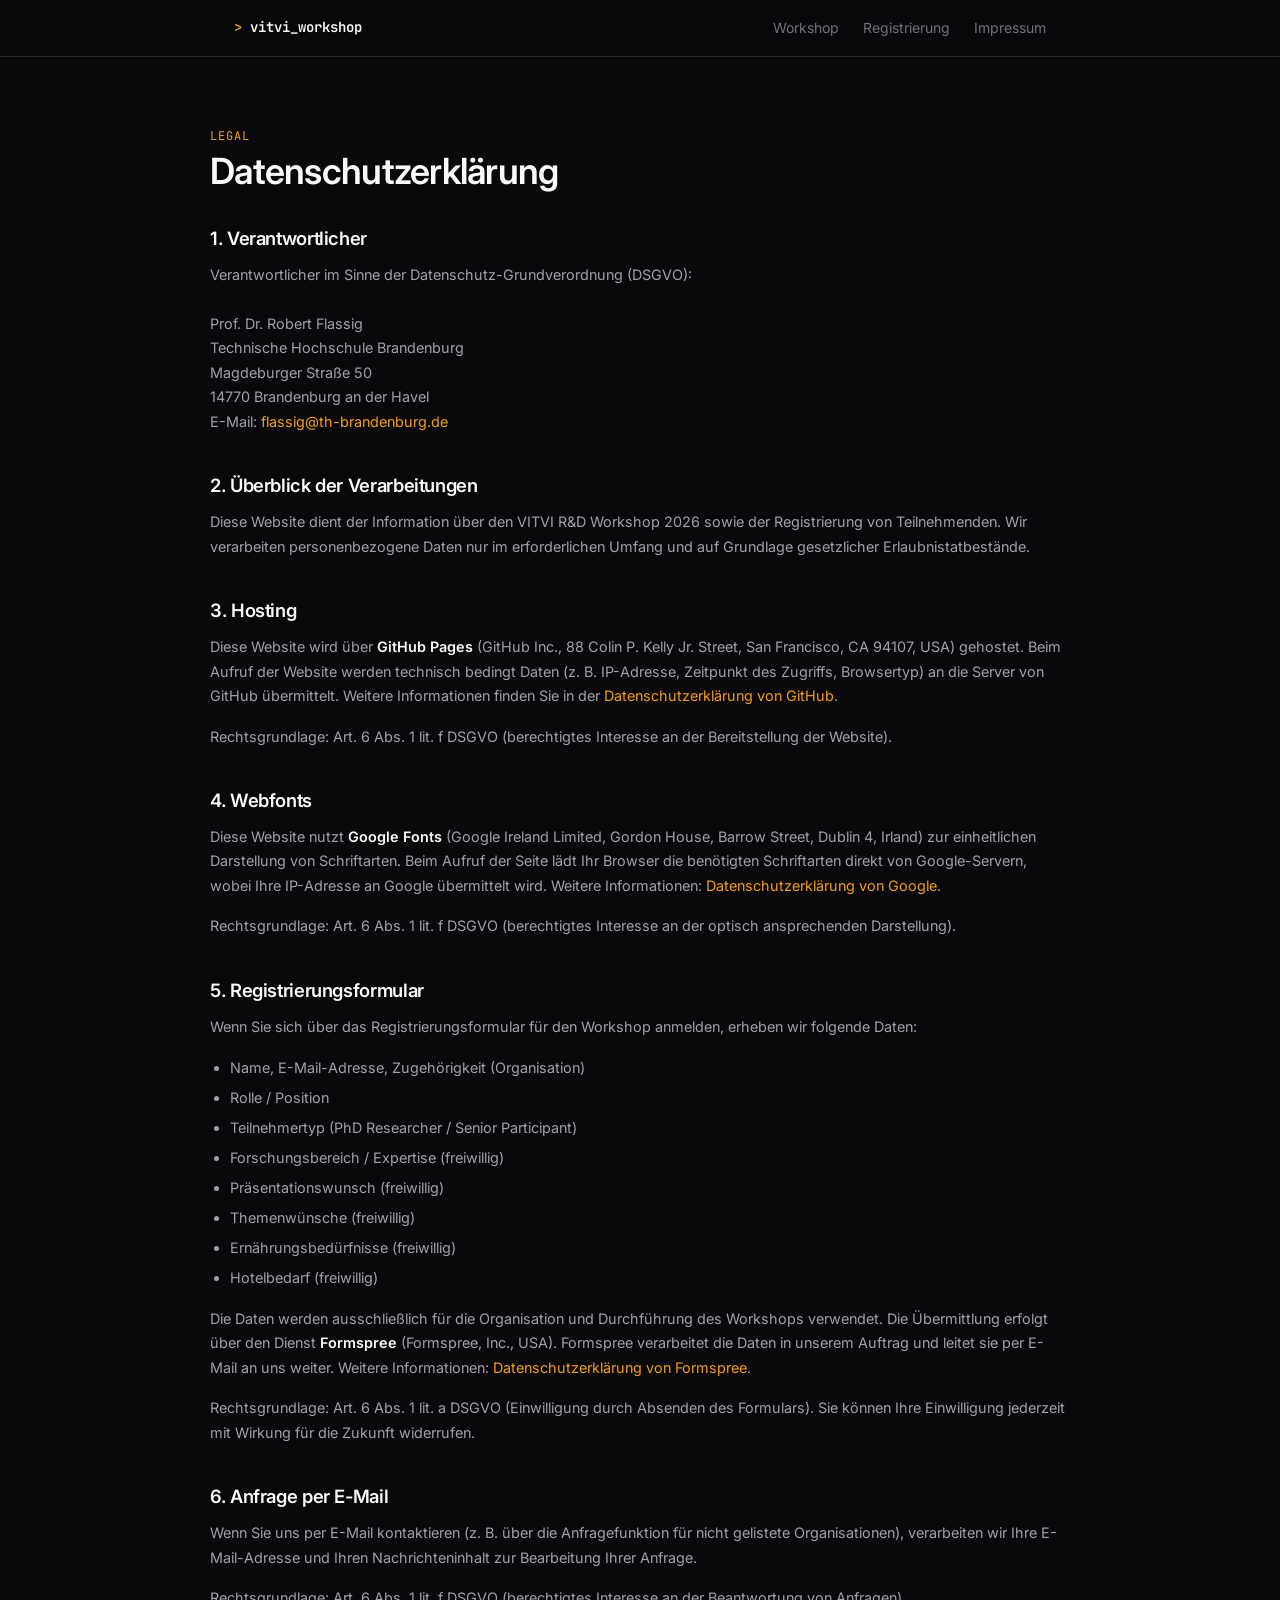
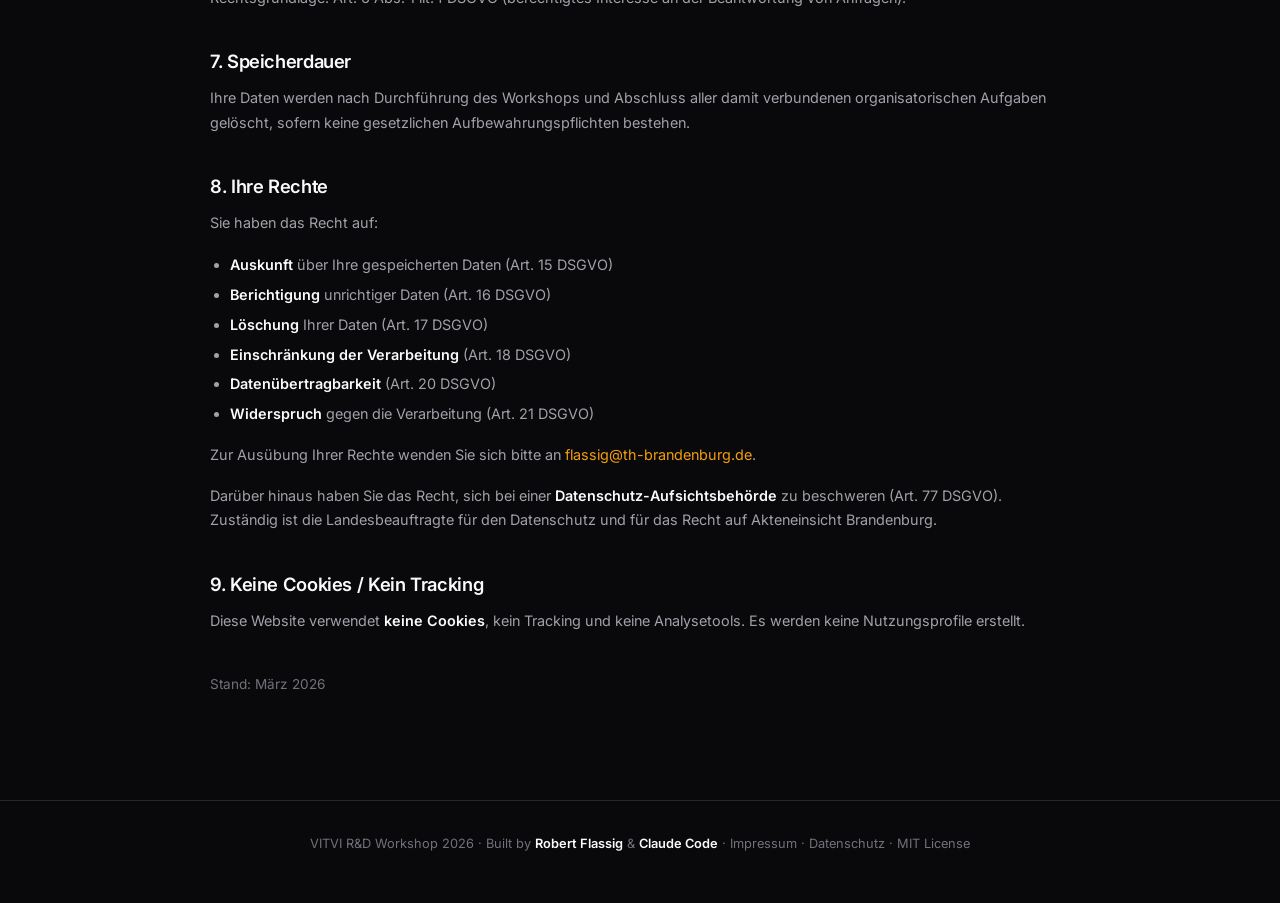
==== website/datenschutz.html @ 33fed96c "Initial website for VITVI R&D Workshop 2026 - Landing page with workshop info, anti-pitch format, ex" ====
<!DOCTYPE html>
<html lang="de">
<head>
  <meta charset="UTF-8">
  <meta name="viewport" content="width=device-width, initial-scale=1.0">
  <title>Datenschutz — VITVI R&D Workshop 2026</title>
  <meta name="author" content="Robert Flassig">
  <link rel="preconnect" href="https://fonts.googleapis.com">
  <link rel="preconnect" href="https://fonts.gstatic.com" crossorigin>
  <link href="https://fonts.googleapis.com/css2?family=Inter:wght@400;500;600;700&family=JetBrains+Mono:wght@400;500&display=swap" rel="stylesheet">
  <link rel="stylesheet" href="css/style.css">
</head>
<body>

<nav>
  <div class="container">
    <a href="index.html" class="logo"><span>&gt;</span> vitvi_workshop</a>
    <button class="menu-toggle" aria-label="Menu" onclick="document.querySelector('.nav-links').classList.toggle('open')">&#9776;</button>
    <ul class="nav-links">
      <li><a href="index.html">Workshop</a></li>
      <li><a href="register.html">Registrierung</a></li>
      <li><a href="impressum.html">Impressum</a></li>
    </ul>
  </div>
</nav>

<main class="container legal-page">
  <span class="label">Legal</span>
  <h1>Datenschutzerkl&auml;rung</h1>

  <div class="legal-section">
    <h2>1. Verantwortlicher</h2>
    <p>
      Verantwortlicher im Sinne der Datenschutz-Grundverordnung (DSGVO):<br><br>
      Prof. Dr. Robert Flassig<br>
      Technische Hochschule Brandenburg<br>
      Magdeburger Stra&szlig;e 50<br>
      14770 Brandenburg an der Havel<br>
      E-Mail: <a href="mailto:flassig@th-brandenburg.de">flassig@th-brandenburg.de</a>
    </p>
  </div>

  <div class="legal-section">
    <h2>2. &Uuml;berblick der Verarbeitungen</h2>
    <p>
      Diese Website dient der Information &uuml;ber den VITVI R&D Workshop 2026 sowie der Registrierung von Teilnehmenden. Wir verarbeiten personenbezogene Daten nur im erforderlichen Umfang und auf Grundlage gesetzlicher Erlaubnistatbest&auml;nde.
    </p>
  </div>

  <div class="legal-section">
    <h2>3. Hosting</h2>
    <p>
      Diese Website wird &uuml;ber <strong>GitHub Pages</strong> (GitHub Inc., 88 Colin P. Kelly Jr. Street, San Francisco, CA 94107, USA) gehostet. Beim Aufruf der Website werden technisch bedingt Daten (z.&nbsp;B. IP-Adresse, Zeitpunkt des Zugriffs, Browsertyp) an die Server von GitHub &uuml;bermittelt. Weitere Informationen finden Sie in der <a href="https://docs.github.com/en/site-policy/privacy-policies/github-general-privacy-statement" target="_blank" rel="noopener">Datenschutzerkl&auml;rung von GitHub</a>.
    </p>
    <p>
      Rechtsgrundlage: Art. 6 Abs. 1 lit. f DSGVO (berechtigtes Interesse an der Bereitstellung der Website).
    </p>
  </div>

  <div class="legal-section">
    <h2>4. Webfonts</h2>
    <p>
      Diese Website nutzt <strong>Google Fonts</strong> (Google Ireland Limited, Gordon House, Barrow Street, Dublin 4, Irland) zur einheitlichen Darstellung von Schriftarten. Beim Aufruf der Seite l&auml;dt Ihr Browser die ben&ouml;tigten Schriftarten direkt von Google-Servern, wobei Ihre IP-Adresse an Google &uuml;bermittelt wird. Weitere Informationen: <a href="https://policies.google.com/privacy" target="_blank" rel="noopener">Datenschutzerkl&auml;rung von Google</a>.
    </p>
    <p>
      Rechtsgrundlage: Art. 6 Abs. 1 lit. f DSGVO (berechtigtes Interesse an der optisch ansprechenden Darstellung).
    </p>
  </div>

  <div class="legal-section">
    <h2>5. Registrierungsformular</h2>
    <p>
      Wenn Sie sich &uuml;ber das Registrierungsformular f&uuml;r den Workshop anmelden, erheben wir folgende Daten:
    </p>
    <ul>
      <li>Name, E-Mail-Adresse, Zugeh&ouml;rigkeit (Organisation)</li>
      <li>Rolle / Position</li>
      <li>Teilnehmertyp (PhD Researcher / Senior Participant)</li>
      <li>Forschungsbereich / Expertise (freiwillig)</li>
      <li>Pr&auml;sentationswunsch (freiwillig)</li>
      <li>Themenw&uuml;nsche (freiwillig)</li>
      <li>Ern&auml;hrungsbed&uuml;rfnisse (freiwillig)</li>
      <li>Hotelbedarf (freiwillig)</li>
    </ul>
    <p>
      Die Daten werden ausschlie&szlig;lich f&uuml;r die Organisation und Durchf&uuml;hrung des Workshops verwendet. Die &Uuml;bermittlung erfolgt &uuml;ber den Dienst <strong>Formspree</strong> (Formspree, Inc., USA). Formspree verarbeitet die Daten in unserem Auftrag und leitet sie per E-Mail an uns weiter. Weitere Informationen: <a href="https://formspree.io/legal/privacy-policy/" target="_blank" rel="noopener">Datenschutzerkl&auml;rung von Formspree</a>.
    </p>
    <p>
      Rechtsgrundlage: Art. 6 Abs. 1 lit. a DSGVO (Einwilligung durch Absenden des Formulars). Sie k&ouml;nnen Ihre Einwilligung jederzeit mit Wirkung f&uuml;r die Zukunft widerrufen.
    </p>
  </div>

  <div class="legal-section">
    <h2>6. Anfrage per E-Mail</h2>
    <p>
      Wenn Sie uns per E-Mail kontaktieren (z.&nbsp;B. &uuml;ber die Anfragefunktion f&uuml;r nicht gelistete Organisationen), verarbeiten wir Ihre E-Mail-Adresse und Ihren Nachrichteninhalt zur Bearbeitung Ihrer Anfrage.
    </p>
    <p>
      Rechtsgrundlage: Art. 6 Abs. 1 lit. f DSGVO (berechtigtes Interesse an der Beantwortung von Anfragen).
    </p>
  </div>

  <div class="legal-section">
    <h2>7. Speicherdauer</h2>
    <p>
      Ihre Daten werden nach Durchf&uuml;hrung des Workshops und Abschluss aller damit verbundenen organisatorischen Aufgaben gel&ouml;scht, sofern keine gesetzlichen Aufbewahrungspflichten bestehen.
    </p>
  </div>

  <div class="legal-section">
    <h2>8. Ihre Rechte</h2>
    <p>Sie haben das Recht auf:</p>
    <ul>
      <li><strong>Auskunft</strong> &uuml;ber Ihre gespeicherten Daten (Art. 15 DSGVO)</li>
      <li><strong>Berichtigung</strong> unrichtiger Daten (Art. 16 DSGVO)</li>
      <li><strong>L&ouml;schung</strong> Ihrer Daten (Art. 17 DSGVO)</li>
      <li><strong>Einschr&auml;nkung der Verarbeitung</strong> (Art. 18 DSGVO)</li>
      <li><strong>Daten&uuml;bertragbarkeit</strong> (Art. 20 DSGVO)</li>
      <li><strong>Widerspruch</strong> gegen die Verarbeitung (Art. 21 DSGVO)</li>
    </ul>
    <p>
      Zur Aus&uuml;bung Ihrer Rechte wenden Sie sich bitte an <a href="mailto:flassig@th-brandenburg.de">flassig@th-brandenburg.de</a>.
    </p>
    <p>
      Dar&uuml;ber hinaus haben Sie das Recht, sich bei einer <strong>Datenschutz-Aufsichtsbeh&ouml;rde</strong> zu beschweren (Art. 77 DSGVO). Zust&auml;ndig ist die Landesbeauftragte f&uuml;r den Datenschutz und f&uuml;r das Recht auf Akteneinsicht Brandenburg.
    </p>
  </div>

  <div class="legal-section">
    <h2>9. Keine Cookies / Kein Tracking</h2>
    <p>
      Diese Website verwendet <strong>keine Cookies</strong>, kein Tracking und keine Analysetools. Es werden keine Nutzungsprofile erstellt.
    </p>
  </div>

  <div class="legal-section">
    <p style="color:var(--text-3);font-size:0.85rem;">Stand: M&auml;rz 2026</p>
  </div>
</main>

<footer>
  <div class="container">
    <p>
      VITVI R&D Workshop 2026 &middot;
      Built by <strong>Robert Flassig</strong> &amp; <strong>Claude Code</strong> &middot;
      <a href="impressum.html">Impressum</a> &middot;
      <a href="datenschutz.html">Datenschutz</a> &middot;
      <a href="../LICENSE">MIT License</a>
    </p>
  </div>
</footer>

</body>
</html>
---- website/css/style.css ----
/* ============================================
   VITVI R&D Workshop 2026
   Minimal dark theme — inspired by Claude Code
   ============================================ */

:root {
  --bg:          #09090b;
  --surface:     #141416;
  --surface-2:   #1c1c1f;
  --border:      #27272a;
  --border-light:#3f3f46;
  --text:        #fafafa;
  --text-2:      #a1a1aa;
  --text-3:      #71717a;
  --accent:      #f59e0b;
  --accent-dim:  rgba(245, 158, 11, 0.12);
  --accent-hover:#fbbf24;
  --success:     #22c55e;
  --error:       #ef4444;
  --radius:      8px;
  --max-w:       860px;
  --font-sans:   'Inter', -apple-system, BlinkMacSystemFont, 'Segoe UI', sans-serif;
  --font-mono:   'JetBrains Mono', 'Fira Code', 'Cascadia Code', ui-monospace, monospace;
}

/* --- Reset & Base --- */
*, *::before, *::after { box-sizing: border-box; margin: 0; padding: 0; }

html {
  font-size: 16px;
  scroll-behavior: smooth;
  -webkit-font-smoothing: antialiased;
}

body {
  font-family: var(--font-sans);
  background: var(--bg);
  color: var(--text);
  line-height: 1.7;
  min-height: 100vh;
}

::selection {
  background: var(--accent);
  color: var(--bg);
}

a {
  color: var(--accent);
  text-decoration: none;
  transition: color .15s;
}
a:hover { color: var(--accent-hover); }

img { max-width: 100%; display: block; }

/* --- Typography --- */
h1, h2, h3, h4 {
  font-weight: 600;
  line-height: 1.3;
  letter-spacing: -0.02em;
}

h1 { font-size: 2.25rem; }
h2 { font-size: 1.5rem; margin-bottom: .75rem; }
h3 { font-size: 1.15rem; color: var(--text-2); }
p  { color: var(--text-2); margin-bottom: 1rem; }
strong { color: var(--text); font-weight: 600; }

.mono {
  font-family: var(--font-mono);
  font-size: 0.875rem;
}

.label {
  font-family: var(--font-mono);
  font-size: 0.75rem;
  text-transform: uppercase;
  letter-spacing: 0.08em;
  color: var(--accent);
}

/* --- Layout --- */
.container {
  max-width: var(--max-w);
  margin: 0 auto;
  padding: 0 1.5rem;
}

section {
  padding: 4rem 0;
  border-bottom: 1px solid var(--border);
}

section:last-of-type { border-bottom: none; }

/* --- Nav --- */
nav {
  position: sticky;
  top: 0;
  z-index: 100;
  background: rgba(9, 9, 11, 0.85);
  backdrop-filter: blur(12px);
  -webkit-backdrop-filter: blur(12px);
  border-bottom: 1px solid var(--border);
}

nav .container {
  display: flex;
  align-items: center;
  justify-content: space-between;
  height: 56px;
}

nav .logo {
  font-family: var(--font-mono);
  font-size: 0.875rem;
  font-weight: 600;
  color: var(--text);
}

nav .logo span { color: var(--accent); }

nav .nav-links {
  display: flex;
  gap: 1.5rem;
  list-style: none;
}

nav .nav-links a {
  font-size: 0.875rem;
  color: var(--text-3);
  transition: color .15s;
}

nav .nav-links a:hover { color: var(--text); }

.menu-toggle {
  display: none;
  background: none;
  border: none;
  color: var(--text);
  font-size: 1.25rem;
  cursor: pointer;
}

/* --- Hero --- */
.hero {
  padding: 6rem 0 4rem;
  text-align: center;
  border-bottom: 1px solid var(--border);
}

.hero .label { margin-bottom: 1rem; display: block; }

.hero h1 {
  margin-bottom: 1.25rem;
  max-width: 640px;
  margin-left: auto;
  margin-right: auto;
}

.hero .subtitle {
  font-size: 1.1rem;
  color: var(--text-2);
  max-width: 520px;
  margin: 0 auto 2rem;
}

.hero-meta {
  display: flex;
  justify-content: center;
  gap: 2rem;
  flex-wrap: wrap;
  margin-bottom: 2.5rem;
}

.hero-meta .meta-item {
  font-family: var(--font-mono);
  font-size: 0.8rem;
  color: var(--text-3);
}

.hero-meta .meta-item span {
  color: var(--text);
  display: block;
  font-family: var(--font-sans);
  font-size: 0.95rem;
  margin-top: .25rem;
}

/* --- Buttons --- */
.btn {
  display: inline-flex;
  align-items: center;
  gap: .5rem;
  padding: .75rem 1.75rem;
  border-radius: var(--radius);
  font-size: 0.9rem;
  font-weight: 500;
  border: none;
  cursor: pointer;
  transition: all .15s;
  text-decoration: none;
}

.btn-primary {
  background: var(--accent);
  color: var(--bg);
}
.btn-primary:hover {
  background: var(--accent-hover);
  color: var(--bg);
}

.btn-secondary {
  background: transparent;
  color: var(--text);
  border: 1px solid var(--border);
}
.btn-secondary:hover {
  border-color: var(--border-light);
  background: var(--surface);
}

.btn-group {
  display: flex;
  gap: 1rem;
  justify-content: center;
  flex-wrap: wrap;
}

/* --- Cards --- */
.card {
  background: var(--surface);
  border: 1px solid var(--border);
  border-radius: var(--radius);
  padding: 1.75rem;
}

.card + .card { margin-top: 1rem; }

.card h3 {
  color: var(--text);
  margin-bottom: .5rem;
}

.card-grid {
  display: grid;
  grid-template-columns: repeat(auto-fit, minmax(260px, 1fr));
  gap: 1rem;
  margin-top: 1.5rem;
}

.card-grid .card { margin-top: 0; }

/* --- Slide Format --- */
.slide-list {
  list-style: none;
  counter-reset: slide;
  margin-top: 1.5rem;
}

.slide-list li {
  counter-increment: slide;
  padding: 1.25rem 1.5rem 1.25rem 3.5rem;
  position: relative;
  border-left: 1px solid var(--border);
  margin-left: 1rem;
}

.slide-list li::before {
  content: counter(slide);
  position: absolute;
  left: -0.85rem;
  top: 1.25rem;
  width: 1.7rem;
  height: 1.7rem;
  background: var(--surface-2);
  border: 1px solid var(--border);
  border-radius: 50%;
  display: flex;
  align-items: center;
  justify-content: center;
  font-family: var(--font-mono);
  font-size: 0.75rem;
  color: var(--accent);
}

.slide-list li strong {
  display: block;
  margin-bottom: .25rem;
}

.slide-list li p {
  font-size: 0.9rem;
  margin-bottom: 0;
}

/* --- Example Anti-Pitch --- */
.example-slide {
  background: var(--surface);
  border: 1px solid var(--border);
  border-radius: var(--radius);
  padding: 1.5rem 1.75rem;
  margin-top: 1rem;
}

.example-slide + .example-slide { margin-top: .75rem; }

.example-slide .slide-label {
  font-family: var(--font-mono);
  font-size: 0.7rem;
  text-transform: uppercase;
  letter-spacing: 0.08em;
  color: var(--accent);
  margin-bottom: .75rem;
}

.example-slide blockquote {
  border-left: 2px solid var(--border-light);
  padding-left: 1rem;
  color: var(--text-2);
  font-size: 0.9rem;
}

.example-slide table {
  width: 100%;
  border-collapse: collapse;
  margin: .75rem 0;
  font-size: 0.85rem;
  font-family: var(--font-mono);
}

.example-slide th, .example-slide td {
  text-align: left;
  padding: .4rem .75rem;
  border-bottom: 1px solid var(--border);
}

.example-slide th { color: var(--text-3); font-weight: 500; }
.example-slide td { color: var(--text-2); }

.example-slide .highlight { color: var(--error); font-weight: 600; }

.example-slide ol {
  padding-left: 1.25rem;
  color: var(--text-2);
  font-size: 0.9rem;
}

.example-slide ol li { margin-bottom: .35rem; }

/* --- Schedule --- */
.schedule-day {
  margin-top: 2rem;
}

.schedule-day h3 {
  color: var(--text);
  margin-bottom: 1rem;
  padding-bottom: .5rem;
  border-bottom: 1px solid var(--border);
}

.schedule-item {
  display: grid;
  grid-template-columns: 120px 1fr;
  gap: 1.5rem;
  padding: .75rem 0;
  border-bottom: 1px solid var(--border);
  font-size: 0.9rem;
}

.schedule-item:last-child { border-bottom: none; }

.schedule-time {
  font-family: var(--font-mono);
  font-size: 0.8rem;
  color: var(--accent);
  padding-top: .15rem;
}

.schedule-content strong {
  display: block;
  margin-bottom: .15rem;
}

.schedule-content p {
  font-size: 0.85rem;
  color: var(--text-3);
  margin-bottom: 0;
}

/* --- Registration Form --- */
.form-page {
  padding: 4rem 0;
}

.form-page h1 {
  margin-bottom: .5rem;
}

.form-intro {
  color: var(--text-2);
  margin-bottom: 2.5rem;
  max-width: 520px;
}

.form-section {
  margin-bottom: 2rem;
}

.form-section-title {
  font-family: var(--font-mono);
  font-size: 0.75rem;
  text-transform: uppercase;
  letter-spacing: 0.08em;
  color: var(--text-3);
  margin-bottom: 1rem;
  padding-bottom: .5rem;
  border-bottom: 1px solid var(--border);
}

.field {
  margin-bottom: 1.25rem;
}

.field label {
  display: block;
  font-size: 0.875rem;
  font-weight: 500;
  color: var(--text);
  margin-bottom: .35rem;
}

.field label .optional {
  font-weight: 400;
  color: var(--text-3);
  font-size: 0.8rem;
}

.field input,
.field select,
.field textarea {
  width: 100%;
  padding: .65rem .85rem;
  background: var(--surface);
  border: 1px solid var(--border);
  border-radius: var(--radius);
  color: var(--text);
  font-family: var(--font-sans);
  font-size: 0.9rem;
  transition: border-color .15s;
}

.field input:focus,
.field select:focus,
.field textarea:focus {
  outline: none;
  border-color: var(--accent);
  box-shadow: 0 0 0 3px var(--accent-dim);
}

.field input::placeholder,
.field textarea::placeholder {
  color: var(--text-3);
}

.field textarea { resize: vertical; min-height: 80px; }

.field select {
  appearance: none;
  background-image: url("data:image/svg+xml,%3Csvg xmlns='http://www.w3.org/2000/svg' width='12' height='12' fill='%2371717a' viewBox='0 0 16 16'%3E%3Cpath d='M8 11L3 6h10z'/%3E%3C/svg%3E");
  background-repeat: no-repeat;
  background-position: right .75rem center;
  padding-right: 2rem;
}

.field select option {
  background: var(--surface);
  color: var(--text);
}

/* Role picker cards */
.role-picker {
  display: grid;
  grid-template-columns: 1fr 1fr;
  gap: 1rem;
  margin-top: .5rem;
}

.role-option {
  position: relative;
}

.role-option input {
  position: absolute;
  opacity: 0;
  width: 0;
  height: 0;
}

.role-option .role-card {
  display: flex;
  flex-direction: column;
  gap: .35rem;
  padding: 1.25rem;
  background: var(--surface);
  border: 1px solid var(--border);
  border-radius: var(--radius);
  cursor: pointer;
  transition: all .15s;
}

.role-option .role-card:hover {
  border-color: var(--border-light);
}

.role-option input:checked + .role-card {
  border-color: var(--accent);
  background: var(--accent-dim);
}

.role-card .role-icon {
  font-size: 1.5rem;
  line-height: 1;
}

.role-card .role-title {
  font-weight: 600;
  font-size: 0.95rem;
  color: var(--text);
}

.role-card .role-desc {
  font-size: 0.8rem;
  color: var(--text-3);
  line-height: 1.4;
}

/* --- Form submit --- */
.form-footer {
  margin-top: 2rem;
  padding-top: 1.5rem;
  border-top: 1px solid var(--border);
  display: flex;
  align-items: center;
  justify-content: space-between;
  flex-wrap: wrap;
  gap: 1rem;
}

.form-footer .note {
  font-size: 0.8rem;
  color: var(--text-3);
}

/* Success state */
.form-success {
  text-align: center;
  padding: 3rem 0;
  display: none;
}

.form-success.visible { display: block; }

.form-success .check {
  width: 48px;
  height: 48px;
  border-radius: 50%;
  background: rgba(34, 197, 94, 0.1);
  border: 2px solid var(--success);
  display: flex;
  align-items: center;
  justify-content: center;
  margin: 0 auto 1.5rem;
  font-size: 1.25rem;
}

/* --- Registration counter --- */
.reg-counter {
  display: inline-flex;
  align-items: center;
  gap: .75rem;
  background: var(--surface);
  border: 1px solid var(--border);
  border-radius: var(--radius);
  padding: .75rem 1.25rem;
  margin-bottom: 2.5rem;
}

.counter-item {
  display: flex;
  flex-direction: column;
  align-items: center;
  gap: .1rem;
}

.counter-number {
  font-family: var(--font-mono);
  font-size: 1.5rem;
  font-weight: 600;
  color: var(--accent);
  line-height: 1;
}

.counter-label {
  font-family: var(--font-mono);
  font-size: 0.65rem;
  text-transform: uppercase;
  letter-spacing: 0.06em;
  color: var(--text-3);
}

.counter-sep {
  color: var(--border-light);
  font-size: 1.25rem;
  font-weight: 300;
}

/* --- Email hint --- */
.email-hint {
  margin-top: .4rem;
  font-size: 0.8rem;
  font-family: var(--font-mono);
}

.email-hint--ok { color: var(--success); }
.email-hint--blocked { color: var(--text-3); }

.hint-link {
  background: none;
  border: none;
  color: var(--accent);
  font-family: var(--font-mono);
  font-size: 0.8rem;
  cursor: pointer;
  text-decoration: underline;
  padding: 0;
}
.hint-link:hover { color: var(--accent-hover); }

#submit-btn:disabled {
  opacity: 0.35;
  cursor: not-allowed;
}

/* --- Inquiry panel --- */
.inquiry-panel {
  padding: 2rem 0;
}

.inquiry-card {
  background: var(--surface);
  border: 1px solid var(--border);
  border-radius: var(--radius);
  padding: 2rem;
}

.inquiry-card h2 { margin-bottom: .5rem; }
.inquiry-card p { max-width: 520px; }

.inquiry-domains {
  margin-top: 1.25rem;
}

.domain-list {
  display: flex;
  flex-wrap: wrap;
  gap: .5rem;
  margin-top: .5rem;
}

.domain-list code {
  background: var(--surface-2);
  border: 1px solid var(--border);
  border-radius: 4px;
  padding: .2rem .6rem;
  font-family: var(--font-mono);
  font-size: 0.8rem;
  color: var(--text-2);
}

/* --- Legal pages --- */
.legal-page {
  padding: 4rem 0;
}

.legal-page h1 {
  margin-bottom: 2rem;
}

.legal-section {
  margin-bottom: 2.5rem;
}

.legal-section h2 {
  font-size: 1.15rem;
  margin-bottom: .75rem;
}

.legal-section h3 {
  font-size: 1rem;
  color: var(--text);
  margin-top: 1.25rem;
  margin-bottom: .5rem;
}

.legal-section p {
  font-size: 0.9rem;
  line-height: 1.7;
}

.legal-section ul {
  padding-left: 1.25rem;
  color: var(--text-2);
  font-size: 0.9rem;
  line-height: 1.8;
  margin-bottom: 1rem;
}

.legal-section ul li { margin-bottom: .25rem; }

/* --- Footer --- */
footer {
  padding: 2rem 0;
  border-top: 1px solid var(--border);
  text-align: center;
}

footer p {
  font-size: 0.8rem;
  color: var(--text-3);
}

footer a { color: var(--text-3); }
footer a:hover { color: var(--text); }

/* --- Responsive --- */
@media (max-width: 640px) {
  h1 { font-size: 1.75rem; }
  h2 { font-size: 1.25rem; }

  .hero { padding: 4rem 0 3rem; }
  section { padding: 3rem 0; }

  .hero-meta { gap: 1rem; }

  .schedule-item {
    grid-template-columns: 1fr;
    gap: .35rem;
  }

  .role-picker {
    grid-template-columns: 1fr;
  }

  nav .nav-links { display: none; }
  nav .nav-links.open {
    display: flex;
    flex-direction: column;
    position: absolute;
    top: 56px;
    left: 0;
    right: 0;
    background: var(--bg);
    border-bottom: 1px solid var(--border);
    padding: 1rem 1.5rem;
    gap: .75rem;
  }

  .menu-toggle { display: block; }

  .form-footer {
    flex-direction: column;
    align-items: stretch;
    text-align: center;
  }
}
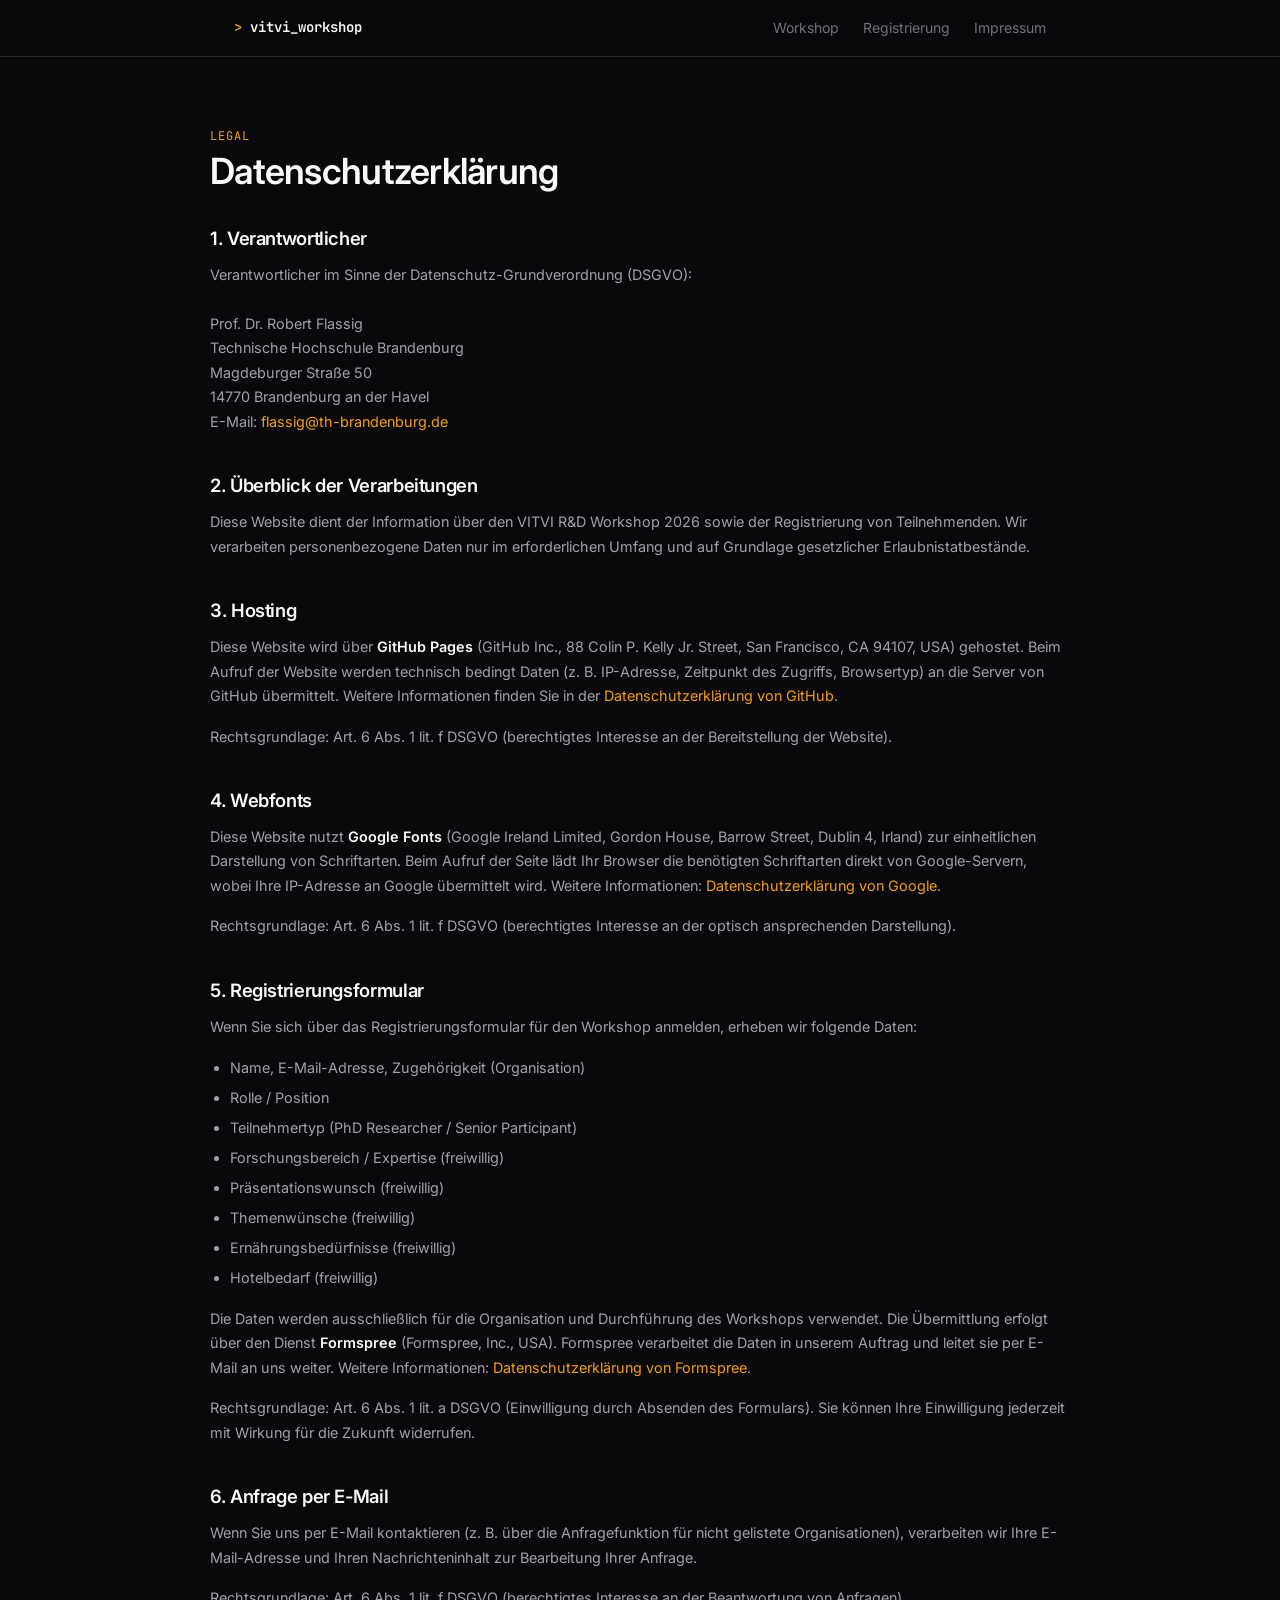
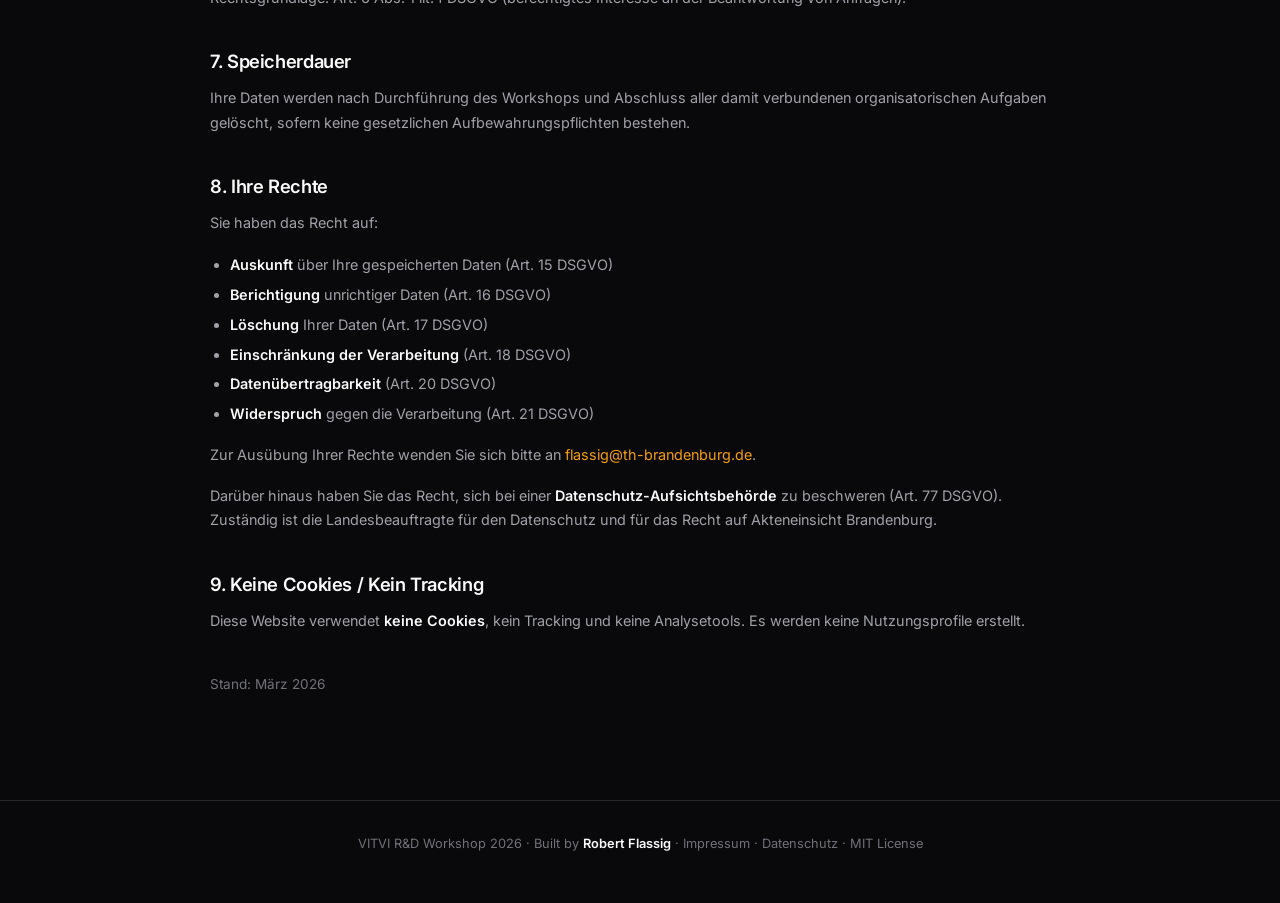
==== commit f25c64ed: "Update footer across all pages" ====
--- a/website/datenschutz.html
+++ b/website/datenschutz.html
@@ -142,7 +142,7 @@
   <div class="container">
     <p>
       VITVI R&D Workshop 2026 &middot;
-      Built by <strong>Robert Flassig</strong> &amp; <strong>Claude Code</strong> &middot;
+      Built by <strong>Robert Flassig</strong> &middot;
       <a href="impressum.html">Impressum</a> &middot;
       <a href="datenschutz.html">Datenschutz</a> &middot;
       <a href="../LICENSE">MIT License</a>
--- a/website/css/style.css
+++ b/website/css/style.css
@@ -1,6 +1,6 @@
 /* ============================================
    VITVI R&D Workshop 2026
-   Minimal dark theme — inspired by Claude Code
+   Minimal dark theme
    ============================================ */
 
 :root {
@@ -254,6 +254,55 @@
 
 .card-grid .card { margin-top: 0; }
 
+/* --- Format Timeline --- */
+.format-timeline {
+  margin-top: 1.5rem;
+  display: flex;
+  flex-direction: column;
+  gap: 1rem;
+}
+
+.timeline-block {
+  background: var(--surface);
+  border: 1px solid var(--border);
+  border-radius: var(--radius);
+  padding: 1.5rem 1.75rem;
+}
+
+.timeline-block p {
+  font-size: 0.9rem;
+  margin-bottom: .5rem;
+}
+
+.timeline-header {
+  display: flex;
+  align-items: center;
+  gap: .75rem;
+  margin-bottom: .75rem;
+}
+
+.timeline-duration {
+  font-family: var(--font-mono);
+  font-size: 0.8rem;
+  font-weight: 600;
+  color: var(--bg);
+  background: var(--accent);
+  padding: .2rem .6rem;
+  border-radius: 4px;
+  white-space: nowrap;
+}
+
+.timeline-troubleshoot .timeline-duration {
+  background: var(--border-light);
+  color: var(--text);
+}
+
+.timeline-title {
+  font-weight: 600;
+  font-size: 1.05rem;
+  color: var(--text);
+}
+
 /* --- Slide Format --- */
 .slide-list {
   list-style: none;
@@ -297,7 +346,94 @@
   margin-bottom: 0;
 }
 
+/* --- Example Carousel --- */
+.carousel-nav {
+  display: flex;
+  align-items: center;
+  justify-content: center;
+  gap: 1rem;
+  margin-top: 1.5rem;
+  margin-bottom: 1rem;
+}
+
+.carousel-btn {
+  background: var(--surface);
+  border: 1px solid var(--border);
+  border-radius: var(--radius);
+  color: var(--text-2);
+  width: 36px;
+  height: 36px;
+  display: flex;
+  align-items: center;
+  justify-content: center;
+  cursor: pointer;
+  font-size: 1rem;
+  transition: all .15s;
+}
+
+.carousel-btn:hover {
+  border-color: var(--accent);
+  color: var(--accent);
+}
+
+.carousel-dots {
+  display: flex;
+  gap: .5rem;
+}
+
+.carousel-dot {
+  width: 8px;
+  height: 8px;
+  border-radius: 50%;
+  border: 1px solid var(--border-light);
+  background: transparent;
+  cursor: pointer;
+  padding: 0;
+  transition: all .15s;
+}
+
+.carousel-dot.active {
+  background: var(--accent);
+  border-color: var(--accent);
+}
+
+.carousel-track {
+  display: flex;
+  overflow: hidden;
+  position: relative;
+  transition: height .3s ease;
+}
+
+.carousel-slide {
+  flex: 0 0 100%;
+  min-width: 0;
+}
+
 /* --- Example Anti-Pitch --- */
+.example-block {
+  margin-top: 0;
+  padding-top: 0;
+  border-top: none;
+}
+
+.example-block:first-of-type {
+  margin-top: 0;
+  padding-top: 0;
+  border-top: none;
+}
+
+.example-title {
+  color: var(--text) !important;
+  font-size: 1.2rem !important;
+  margin-bottom: .25rem;
+}
+
+.example-meta {
+  font-size: 0.85rem;
+  color: var(--text-3);
+  margin-bottom: 1rem;
+}
+
 .example-slide {
   background: var(--surface);
   border: 1px solid var(--border);
@@ -330,6 +466,8 @@
   margin: .75rem 0;
   font-size: 0.85rem;
   font-family: var(--font-mono);
+  display: block;
+  overflow-x: auto;
 }
 
 .example-slide th, .example-slide td {
@@ -617,6 +755,30 @@
   color: var(--border-light);
   font-size: 1.25rem;
   font-weight: 300;
+}
+
+/* --- Checkbox / radio group --- */
+.checkbox-group {
+  display: flex;
+  flex-direction: column;
+  gap: .5rem;
+  margin-top: .35rem;
+}
+
+.checkbox-option {
+  display: flex;
+  align-items: center;
+  gap: .6rem;
+  font-size: 0.9rem;
+  color: var(--text-2);
+  cursor: pointer;
+}
+
+.checkbox-option input[type="checkbox"],
+.checkbox-option input[type="radio"] {
+  width: auto;
+  accent-color: var(--accent);
+  cursor: pointer;
 }
 
 /* --- Email hint --- */
